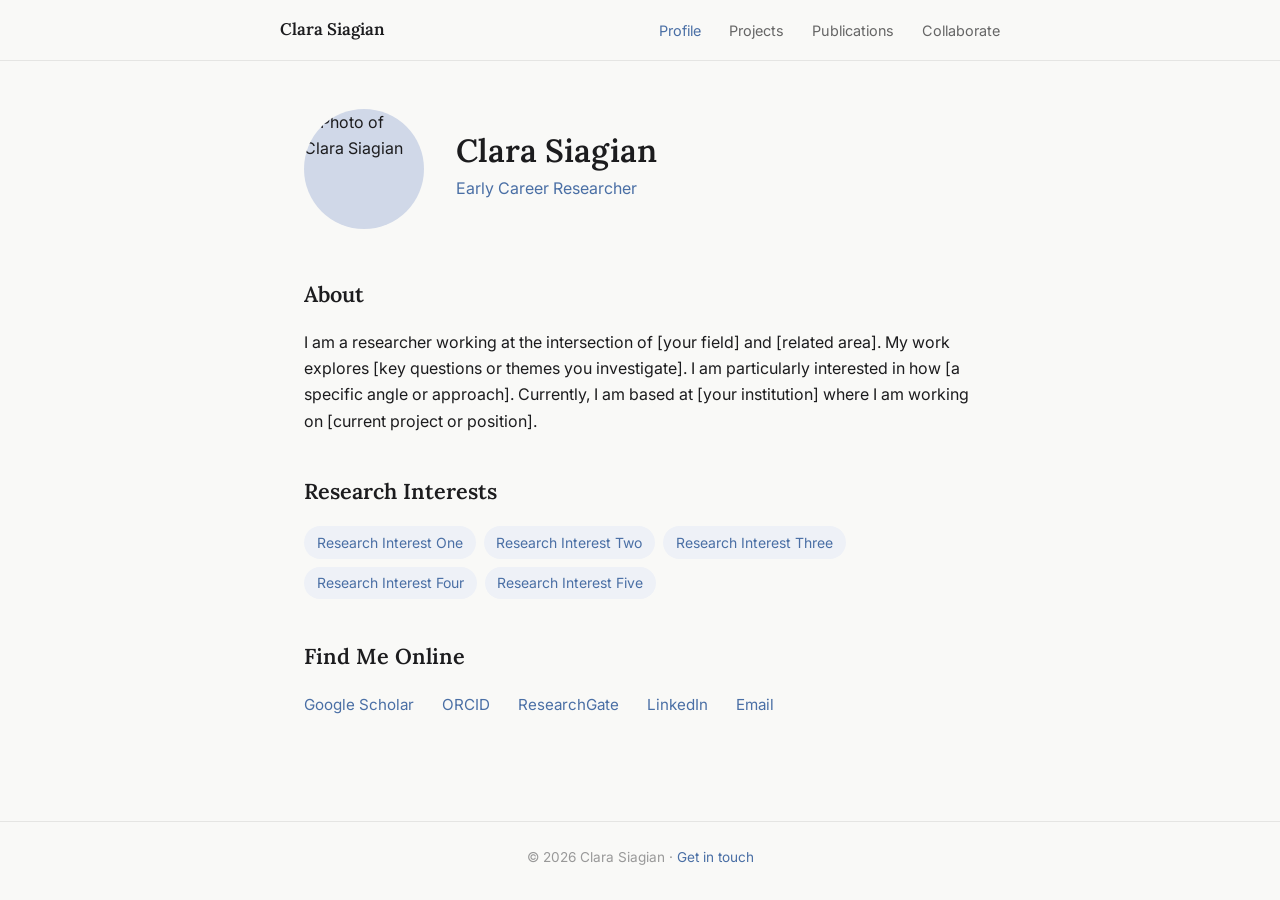
==== index.html @ 70b9152e "Initial commit: Clara Siagian personal website" ====
<!DOCTYPE html>
<html lang="en">
<head>
  <meta charset="UTF-8">
  <meta name="viewport" content="width=device-width, initial-scale=1.0">
  <title>Clara Siagian — Researcher</title>
  <link rel="preconnect" href="https://fonts.googleapis.com">
  <link rel="preconnect" href="https://fonts.gstatic.com" crossorigin>
  <link href="https://fonts.googleapis.com/css2?family=Inter:wght@400;500;600&family=Lora:ital,wght@0,400;0,600;1,400&display=swap" rel="stylesheet">
  <link rel="stylesheet" href="css/style.css">
</head>
<body>

  <header>
    <nav>
      <a class="nav-name" href="index.html">Clara Siagian</a>
      <ul class="nav-links">
        <li><a href="index.html">Profile</a></li>
        <li><a href="projects.html">Projects</a></li>
        <li><a href="publications.html">Publications</a></li>
        <li><a href="collaborate.html">Collaborate</a></li>
      </ul>
    </nav>
  </header>

  <main>

    <!-- Hero -->
    <div class="profile-hero">
      <!-- TODO: Replace assets/profile.jpg with Clara's actual photo.
           The circle will show a blue-grey placeholder until you add the image. -->
      <img class="profile-photo" src="assets/profile.jpg" alt="Photo of Clara Siagian"
           onerror="this.style.background='#D0D8E8'; this.removeAttribute('src')">
      <div>
        <h1 class="profile-name">Clara Siagian</h1>
        <!-- TODO: Update the title and institution lines below -->
        <p class="profile-title">Early Career Researcher</p>
        <p class="profile-institution"><!-- TODO: Your University or Institution, Country --></p>
      </div>
    </div>

    <!-- About -->
    <section class="section">
      <h2 class="section-title">About</h2>
      <!-- TODO: Replace this paragraph with a 3–5 sentence bio.
           Describe your research focus, approach, and what drives your work. -->
      <p>
        I am a researcher working at the intersection of [your field] and [related area].
        My work explores [key questions or themes you investigate]. I am particularly
        interested in how [a specific angle or approach]. Currently, I am based at
        [your institution] where I am working on [current project or position].
      </p>
    </section>

    <!-- Research Interests -->
    <section class="section">
      <h2 class="section-title">Research Interests</h2>
      <!-- TODO: Replace these with Clara's actual research interests (5–8 tags work well) -->
      <div class="tags">
        <span class="tag">Research Interest One</span>
        <span class="tag">Research Interest Two</span>
        <span class="tag">Research Interest Three</span>
        <span class="tag">Research Interest Four</span>
        <span class="tag">Research Interest Five</span>
      </div>
    </section>

    <!-- Find Me Online -->
    <section class="section">
      <h2 class="section-title">Find Me Online</h2>
      <!-- TODO: Replace each # with the actual URL. Remove any lines that don't apply. -->
      <ul class="academic-links">
        <li><a href="#" target="_blank" rel="noopener">Google Scholar</a></li>
        <li><a href="#" target="_blank" rel="noopener">ORCID</a></li>
        <li><a href="#" target="_blank" rel="noopener">ResearchGate</a></li>
        <li><a href="#" target="_blank" rel="noopener">LinkedIn</a></li>
        <!-- TODO: Update email address -->
        <li><a href="mailto:clara@example.com">Email</a></li>
      </ul>
    </section>

  </main>

  <footer>
    <p>&copy; 2026 Clara Siagian &middot; <a href="collaborate.html">Get in touch</a></p>
  </footer>

  <script src="js/main.js"></script>
</body>
</html>
---- css/style.css ----
@import url('https://fonts.googleapis.com/css2?family=Inter:wght@400;500;600&family=Lora:ital,wght@0,400;0,600;1,400&display=swap');

*, *::before, *::after {
  box-sizing: border-box;
  margin: 0;
  padding: 0;
}

body {
  font-family: 'Inter', sans-serif;
  background-color: #F9F9F7;
  color: #1C1C1E;
  line-height: 1.65;
  font-size: 16px;
}

a {
  color: inherit;
  text-decoration: none;
}

/* ── Navigation ── */
header {
  border-bottom: 1px solid #E5E5E3;
  padding: 0 1.5rem;
  position: sticky;
  top: 0;
  background: #F9F9F7;
  z-index: 10;
}

nav {
  max-width: 720px;
  margin: 0 auto;
  display: flex;
  align-items: center;
  justify-content: space-between;
  height: 60px;
}

.nav-name {
  font-family: 'Lora', serif;
  font-size: 1.05rem;
  font-weight: 600;
  color: #1C1C1E;
}

.nav-links {
  display: flex;
  gap: 1.75rem;
  list-style: none;
}

.nav-links a {
  color: #666;
  font-size: 0.9rem;
  transition: color 0.2s;
}

.nav-links a:hover,
.nav-links a.active {
  color: #4A6FA5;
}

/* ── Main content ── */
main {
  max-width: 720px;
  margin: 0 auto;
  padding: 3rem 1.5rem 4rem;
}

/* ── Footer ── */
footer {
  border-top: 1px solid #E5E5E3;
  text-align: center;
  padding: 1.5rem;
  font-size: 0.85rem;
  color: #999;
}

footer a {
  color: #4A6FA5;
}

/* ── Profile hero ── */
.profile-hero {
  display: flex;
  align-items: center;
  gap: 2rem;
  margin-bottom: 3rem;
}

.profile-photo {
  width: 120px;
  height: 120px;
  border-radius: 50%;
  object-fit: cover;
  flex-shrink: 0;
  background-color: #D0D8E8;
}

.profile-name {
  font-family: 'Lora', serif;
  font-size: 2rem;
  font-weight: 600;
  line-height: 1.2;
  margin-bottom: 0.3rem;
}

.profile-title {
  color: #4A6FA5;
  font-size: 1rem;
  margin-bottom: 0.3rem;
}

.profile-institution {
  color: #888;
  font-size: 0.95rem;
}

/* ── Sections ── */
.section {
  margin-bottom: 2.5rem;
}

.section-title {
  font-family: 'Lora', serif;
  font-size: 1.35rem;
  font-weight: 600;
  margin-bottom: 1rem;
  color: #1C1C1E;
}

.page-title {
  font-family: 'Lora', serif;
  font-size: 1.75rem;
  font-weight: 600;
  margin-bottom: 0.4rem;
}

.page-subtitle {
  color: #777;
  margin-bottom: 2.25rem;
  font-size: 0.95rem;
}

/* ── Research interest tags ── */
.tags {
  display: flex;
  flex-wrap: wrap;
  gap: 0.5rem;
}

.tag {
  background: #EEF1F7;
  color: #4A6FA5;
  padding: 0.3rem 0.8rem;
  border-radius: 999px;
  font-size: 0.875rem;
}

/* ── Academic profile links ── */
.academic-links {
  display: flex;
  flex-wrap: wrap;
  gap: 1rem 1.75rem;
  list-style: none;
}

.academic-links a {
  color: #4A6FA5;
  font-size: 0.95rem;
  border-bottom: 1px solid transparent;
  transition: border-color 0.2s;
}

.academic-links a:hover {
  border-color: #4A6FA5;
}

/* ── Card list (projects & publications) ── */
.card-list {
  display: flex;
  flex-direction: column;
  gap: 1.75rem;
}

.card {
  border-left: 3px solid #4A6FA5;
  padding-left: 1.1rem;
}

.card-title {
  font-weight: 600;
  font-size: 1rem;
  margin-bottom: 0.3rem;
  color: #1C1C1E;
}

.card-meta {
  font-size: 0.875rem;
  color: #999;
  margin-bottom: 0.4rem;
}

.card-desc {
  font-size: 0.95rem;
  color: #444;
  line-height: 1.6;
}

.card-link {
  display: inline-block;
  margin-top: 0.5rem;
  font-size: 0.875rem;
  color: #4A6FA5;
}

.card-link:hover {
  text-decoration: underline;
}

/* ── Contact form ── */
.contact-intro {
  color: #555;
  margin-bottom: 2rem;
  max-width: 560px;
  line-height: 1.7;
}

.form-group {
  margin-bottom: 1.25rem;
}

label {
  display: block;
  font-size: 0.9rem;
  font-weight: 500;
  margin-bottom: 0.35rem;
  color: #333;
}

input[type="text"],
input[type="email"],
textarea {
  width: 100%;
  padding: 0.65rem 0.85rem;
  border: 1px solid #D1D1CF;
  border-radius: 6px;
  background: #fff;
  font-family: 'Inter', sans-serif;
  font-size: 0.95rem;
  color: #1C1C1E;
  transition: border-color 0.2s;
}

input:focus,
textarea:focus {
  outline: none;
  border-color: #4A6FA5;
}

textarea {
  height: 150px;
  resize: vertical;
}

button[type="submit"] {
  background: #4A6FA5;
  color: #fff;
  border: none;
  padding: 0.7rem 1.6rem;
  border-radius: 6px;
  font-family: 'Inter', sans-serif;
  font-size: 0.95rem;
  font-weight: 500;
  cursor: pointer;
  transition: background 0.2s;
}

button[type="submit"]:hover {
  background: #3a5a8c;
}

/* ── Responsive ── */
@media (max-width: 600px) {
  nav {
    flex-direction: column;
    height: auto;
    padding: 0.75rem 0;
    gap: 0.6rem;
  }

  .nav-links {
    gap: 1.1rem;
  }

  .profile-hero {
    flex-direction: column;
    text-align: center;
  }

  .tags,
  .academic-links {
    justify-content: center;
  }
}
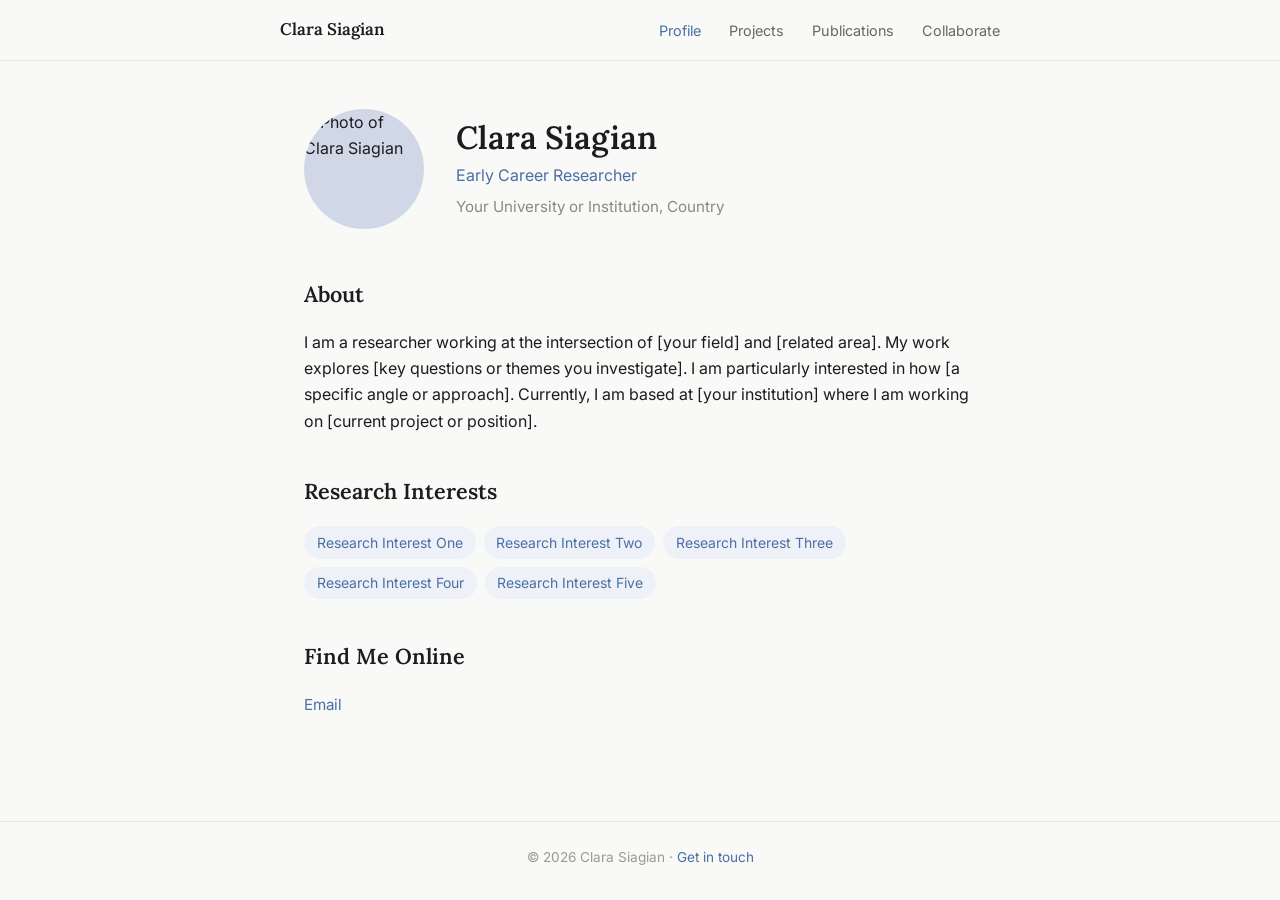
==== commit df1818cc: "decouple data from code for easy editing" ====
--- a/index.html
+++ b/index.html
@@ -27,56 +27,31 @@
 
     <!-- Hero -->
     <div class="profile-hero">
-      <!-- TODO: Replace assets/profile.jpg with Clara's actual photo.
-           The circle will show a blue-grey placeholder until you add the image. -->
-      <img class="profile-photo" src="assets/profile.jpg" alt="Photo of Clara Siagian"
+      <img id="profile-photo" class="profile-photo" src="assets/profile.jpg" alt="Photo of Clara Siagian"
            onerror="this.style.background='#D0D8E8'; this.removeAttribute('src')">
       <div>
-        <h1 class="profile-name">Clara Siagian</h1>
-        <!-- TODO: Update the title and institution lines below -->
-        <p class="profile-title">Early Career Researcher</p>
-        <p class="profile-institution"><!-- TODO: Your University or Institution, Country --></p>
+        <h1 id="profile-name" class="profile-name">Clara Siagian</h1>
+        <p id="profile-title" class="profile-title">Early Career Researcher</p>
+        <p id="profile-institution" class="profile-institution"></p>
       </div>
     </div>
 
     <!-- About -->
     <section class="section">
       <h2 class="section-title">About</h2>
-      <!-- TODO: Replace this paragraph with a 3–5 sentence bio.
-           Describe your research focus, approach, and what drives your work. -->
-      <p>
-        I am a researcher working at the intersection of [your field] and [related area].
-        My work explores [key questions or themes you investigate]. I am particularly
-        interested in how [a specific angle or approach]. Currently, I am based at
-        [your institution] where I am working on [current project or position].
-      </p>
+      <p id="profile-bio"></p>
     </section>
 
     <!-- Research Interests -->
     <section class="section">
       <h2 class="section-title">Research Interests</h2>
-      <!-- TODO: Replace these with Clara's actual research interests (5–8 tags work well) -->
-      <div class="tags">
-        <span class="tag">Research Interest One</span>
-        <span class="tag">Research Interest Two</span>
-        <span class="tag">Research Interest Three</span>
-        <span class="tag">Research Interest Four</span>
-        <span class="tag">Research Interest Five</span>
-      </div>
+      <div id="interests-list" class="tags"></div>
     </section>
 
     <!-- Find Me Online -->
     <section class="section">
       <h2 class="section-title">Find Me Online</h2>
-      <!-- TODO: Replace each # with the actual URL. Remove any lines that don't apply. -->
-      <ul class="academic-links">
-        <li><a href="#" target="_blank" rel="noopener">Google Scholar</a></li>
-        <li><a href="#" target="_blank" rel="noopener">ORCID</a></li>
-        <li><a href="#" target="_blank" rel="noopener">ResearchGate</a></li>
-        <li><a href="#" target="_blank" rel="noopener">LinkedIn</a></li>
-        <!-- TODO: Update email address -->
-        <li><a href="mailto:clara@example.com">Email</a></li>
-      </ul>
+      <ul id="links-list" class="academic-links"></ul>
     </section>
 
   </main>
@@ -86,5 +61,6 @@
   </footer>
 
   <script src="js/main.js"></script>
+  <script src="js/render.js"></script>
 </body>
 </html>
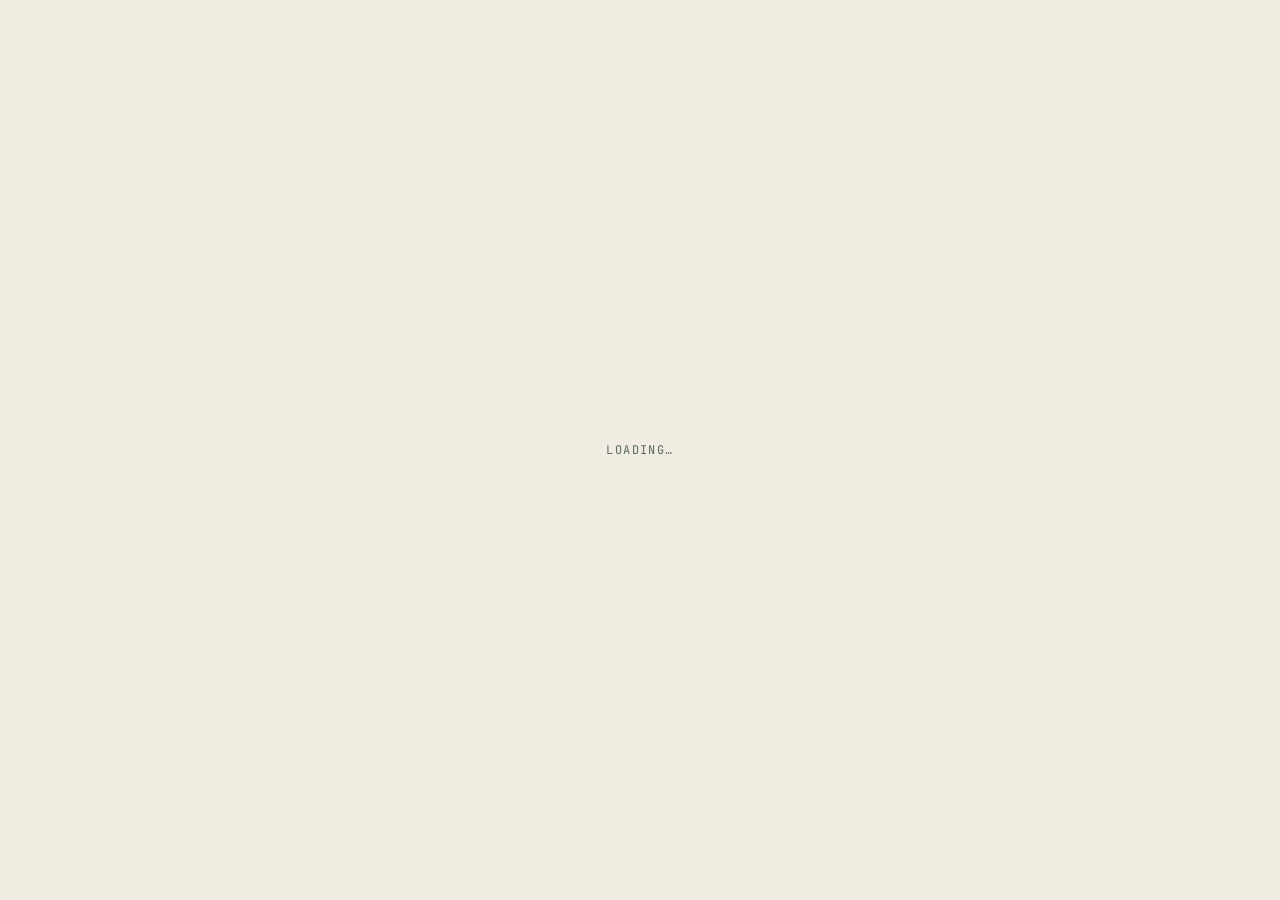
==== commit 604e98d1: "design change" ====
--- a/index.html
+++ b/index.html
@@ -3,64 +3,18 @@
 <head>
   <meta charset="UTF-8">
   <meta name="viewport" content="width=device-width, initial-scale=1.0">
-  <title>Clara Siagian — Researcher</title>
+  <title>Clara Siagian</title>
   <link rel="preconnect" href="https://fonts.googleapis.com">
   <link rel="preconnect" href="https://fonts.gstatic.com" crossorigin>
-  <link href="https://fonts.googleapis.com/css2?family=Inter:wght@400;500;600&family=Lora:ital,wght@0,400;0,600;1,400&display=swap" rel="stylesheet">
+  <link href="https://fonts.googleapis.com/css2?family=Cormorant+Garamond:ital,wght@0,300;0,400;0,500;0,600;1,400;1,500&family=DM+Sans:opsz,wght@9..40,300;9..40,400;9..40,500;9..40,600&family=JetBrains+Mono:wght@300;400;500&display=swap" rel="stylesheet">
   <link rel="stylesheet" href="css/style.css">
 </head>
 <body>
+  <div id="root"><div class="loading">Loading…</div></div>
 
-  <header>
-    <nav>
-      <a class="nav-name" href="index.html">Clara Siagian</a>
-      <ul class="nav-links">
-        <li><a href="index.html">Profile</a></li>
-        <li><a href="projects.html">Projects</a></li>
-        <li><a href="publications.html">Publications</a></li>
-        <li><a href="collaborate.html">Collaborate</a></li>
-      </ul>
-    </nav>
-  </header>
-
-  <main>
-
-    <!-- Hero -->
-    <div class="profile-hero">
-      <img id="profile-photo" class="profile-photo" src="assets/profile.jpg" alt="Photo of Clara Siagian"
-           onerror="this.style.background='#D0D8E8'; this.removeAttribute('src')">
-      <div>
-        <h1 id="profile-name" class="profile-name">Clara Siagian</h1>
-        <p id="profile-title" class="profile-title">Early Career Researcher</p>
-        <p id="profile-institution" class="profile-institution"></p>
-      </div>
-    </div>
-
-    <!-- About -->
-    <section class="section">
-      <h2 class="section-title">About</h2>
-      <p id="profile-bio"></p>
-    </section>
-
-    <!-- Research Interests -->
-    <section class="section">
-      <h2 class="section-title">Research Interests</h2>
-      <div id="interests-list" class="tags"></div>
-    </section>
-
-    <!-- Find Me Online -->
-    <section class="section">
-      <h2 class="section-title">Find Me Online</h2>
-      <ul id="links-list" class="academic-links"></ul>
-    </section>
-
-  </main>
-
-  <footer>
-    <p>&copy; 2026 Clara Siagian &middot; <a href="collaborate.html">Get in touch</a></p>
-  </footer>
-
-  <script src="js/main.js"></script>
-  <script src="js/render.js"></script>
+  <script src="https://unpkg.com/react@18.3.1/umd/react.development.js" integrity="sha384-hD6/rw4ppMLGNu3tX5cjIb+uRZ7UkRJ6BPkLpg4hAu/6onKUg4lLsHAs9EBPT82L" crossorigin="anonymous"></script>
+  <script src="https://unpkg.com/react-dom@18.3.1/umd/react-dom.development.js" integrity="sha384-u6aeetuaXnQ38mYT8rp6sbXaQe3NL9t+IBXmnYxwkUI2Hw4bsp2Wvmx4yRQF1uAm" crossorigin="anonymous"></script>
+  <script src="https://unpkg.com/@babel/standalone@7.29.0/babel.min.js" integrity="sha384-m08KidiNqLdpJqLq95G/LEi8Qvjl/xUYll3QILypMoQ65QorJ9Lvtp2RXYGBFj1y" crossorigin="anonymous"></script>
+  <script type="text/babel" src="js/app.jsx"></script>
 </body>
 </html>
--- a/css/style.css
+++ b/css/style.css
@@ -1,17 +1,18 @@
-@import url('https://fonts.googleapis.com/css2?family=Inter:wght@400;500;600&family=Lora:ital,wght@0,400;0,600;1,400&display=swap');
-
 *, *::before, *::after {
   box-sizing: border-box;
   margin: 0;
   padding: 0;
 }
 
+html {
+  scroll-behavior: smooth;
+}
+
 body {
-  font-family: 'Inter', sans-serif;
-  background-color: #F9F9F7;
-  color: #1C1C1E;
-  line-height: 1.65;
-  font-size: 16px;
+  background: #f1ece2;
+  color: #1f2a2a;
+  -webkit-font-smoothing: antialiased;
+  -moz-osx-font-smoothing: grayscale;
 }
 
 a {
@@ -19,289 +20,37 @@
   text-decoration: none;
 }
 
-/* ── Navigation ── */
-header {
-  border-bottom: 1px solid #E5E5E3;
-  padding: 0 1.5rem;
-  position: sticky;
-  top: 0;
-  background: #F9F9F7;
-  z-index: 10;
+img {
+  display: block;
+  max-width: 100%;
 }
 
-nav {
-  max-width: 720px;
-  margin: 0 auto;
+.loading {
+  min-height: 100vh;
   display: flex;
   align-items: center;
-  justify-content: space-between;
-  height: 60px;
+  justify-content: center;
+  font-family: 'JetBrains Mono', monospace;
+  font-size: 12px;
+  letter-spacing: 0.12em;
+  text-transform: uppercase;
+  color: #5a6868;
 }
 
-.nav-name {
-  font-family: 'Lora', serif;
-  font-size: 1.05rem;
-  font-weight: 600;
-  color: #1C1C1E;
+* {
+  scrollbar-width: thin;
+  scrollbar-color: #cdc5b3 transparent;
 }
 
-.nav-links {
-  display: flex;
-  gap: 1.75rem;
-  list-style: none;
+*::-webkit-scrollbar {
+  width: 6px;
 }
 
-.nav-links a {
-  color: #666;
-  font-size: 0.9rem;
-  transition: color 0.2s;
+*::-webkit-scrollbar-track {
+  background: transparent;
 }
 
-.nav-links a:hover,
-.nav-links a.active {
-  color: #4A6FA5;
+*::-webkit-scrollbar-thumb {
+  background: #cdc5b3;
+  border-radius: 3px;
 }
-
-/* ── Main content ── */
-main {
-  max-width: 720px;
-  margin: 0 auto;
-  padding: 3rem 1.5rem 4rem;
-}
-
-/* ── Footer ── */
-footer {
-  border-top: 1px solid #E5E5E3;
-  text-align: center;
-  padding: 1.5rem;
-  font-size: 0.85rem;
-  color: #999;
-}
-
-footer a {
-  color: #4A6FA5;
-}
-
-/* ── Profile hero ── */
-.profile-hero {
-  display: flex;
-  align-items: center;
-  gap: 2rem;
-  margin-bottom: 3rem;
-}
-
-.profile-photo {
-  width: 120px;
-  height: 120px;
-  border-radius: 50%;
-  object-fit: cover;
-  flex-shrink: 0;
-  background-color: #D0D8E8;
-}
-
-.profile-name {
-  font-family: 'Lora', serif;
-  font-size: 2rem;
-  font-weight: 600;
-  line-height: 1.2;
-  margin-bottom: 0.3rem;
-}
-
-.profile-title {
-  color: #4A6FA5;
-  font-size: 1rem;
-  margin-bottom: 0.3rem;
-}
-
-.profile-institution {
-  color: #888;
-  font-size: 0.95rem;
-}
-
-/* ── Sections ── */
-.section {
-  margin-bottom: 2.5rem;
-}
-
-.section-title {
-  font-family: 'Lora', serif;
-  font-size: 1.35rem;
-  font-weight: 600;
-  margin-bottom: 1rem;
-  color: #1C1C1E;
-}
-
-.page-title {
-  font-family: 'Lora', serif;
-  font-size: 1.75rem;
-  font-weight: 600;
-  margin-bottom: 0.4rem;
-}
-
-.page-subtitle {
-  color: #777;
-  margin-bottom: 2.25rem;
-  font-size: 0.95rem;
-}
-
-/* ── Research interest tags ── */
-.tags {
-  display: flex;
-  flex-wrap: wrap;
-  gap: 0.5rem;
-}
-
-.tag {
-  background: #EEF1F7;
-  color: #4A6FA5;
-  padding: 0.3rem 0.8rem;
-  border-radius: 999px;
-  font-size: 0.875rem;
-}
-
-/* ── Academic profile links ── */
-.academic-links {
-  display: flex;
-  flex-wrap: wrap;
-  gap: 1rem 1.75rem;
-  list-style: none;
-}
-
-.academic-links a {
-  color: #4A6FA5;
-  font-size: 0.95rem;
-  border-bottom: 1px solid transparent;
-  transition: border-color 0.2s;
-}
-
-.academic-links a:hover {
-  border-color: #4A6FA5;
-}
-
-/* ── Card list (projects & publications) ── */
-.card-list {
-  display: flex;
-  flex-direction: column;
-  gap: 1.75rem;
-}
-
-.card {
-  border-left: 3px solid #4A6FA5;
-  padding-left: 1.1rem;
-}
-
-.card-title {
-  font-weight: 600;
-  font-size: 1rem;
-  margin-bottom: 0.3rem;
-  color: #1C1C1E;
-}
-
-.card-meta {
-  font-size: 0.875rem;
-  color: #999;
-  margin-bottom: 0.4rem;
-}
-
-.card-desc {
-  font-size: 0.95rem;
-  color: #444;
-  line-height: 1.6;
-}
-
-.card-link {
-  display: inline-block;
-  margin-top: 0.5rem;
-  font-size: 0.875rem;
-  color: #4A6FA5;
-}
-
-.card-link:hover {
-  text-decoration: underline;
-}
-
-/* ── Contact form ── */
-.contact-intro {
-  color: #555;
-  margin-bottom: 2rem;
-  max-width: 560px;
-  line-height: 1.7;
-}
-
-.form-group {
-  margin-bottom: 1.25rem;
-}
-
-label {
-  display: block;
-  font-size: 0.9rem;
-  font-weight: 500;
-  margin-bottom: 0.35rem;
-  color: #333;
-}
-
-input[type="text"],
-input[type="email"],
-textarea {
-  width: 100%;
-  padding: 0.65rem 0.85rem;
-  border: 1px solid #D1D1CF;
-  border-radius: 6px;
-  background: #fff;
-  font-family: 'Inter', sans-serif;
-  font-size: 0.95rem;
-  color: #1C1C1E;
-  transition: border-color 0.2s;
-}
-
-input:focus,
-textarea:focus {
-  outline: none;
-  border-color: #4A6FA5;
-}
-
-textarea {
-  height: 150px;
-  resize: vertical;
-}
-
-button[type="submit"] {
-  background: #4A6FA5;
-  color: #fff;
-  border: none;
-  padding: 0.7rem 1.6rem;
-  border-radius: 6px;
-  font-family: 'Inter', sans-serif;
-  font-size: 0.95rem;
-  font-weight: 500;
-  cursor: pointer;
-  transition: background 0.2s;
-}
-
-button[type="submit"]:hover {
-  background: #3a5a8c;
-}
-
-/* ── Responsive ── */
-@media (max-width: 600px) {
-  nav {
-    flex-direction: column;
-    height: auto;
-    padding: 0.75rem 0;
-    gap: 0.6rem;
-  }
-
-  .nav-links {
-    gap: 1.1rem;
-  }
-
-  .profile-hero {
-    flex-direction: column;
-    text-align: center;
-  }
-
-  .tags,
-  .academic-links {
-    justify-content: center;
-  }
-}
